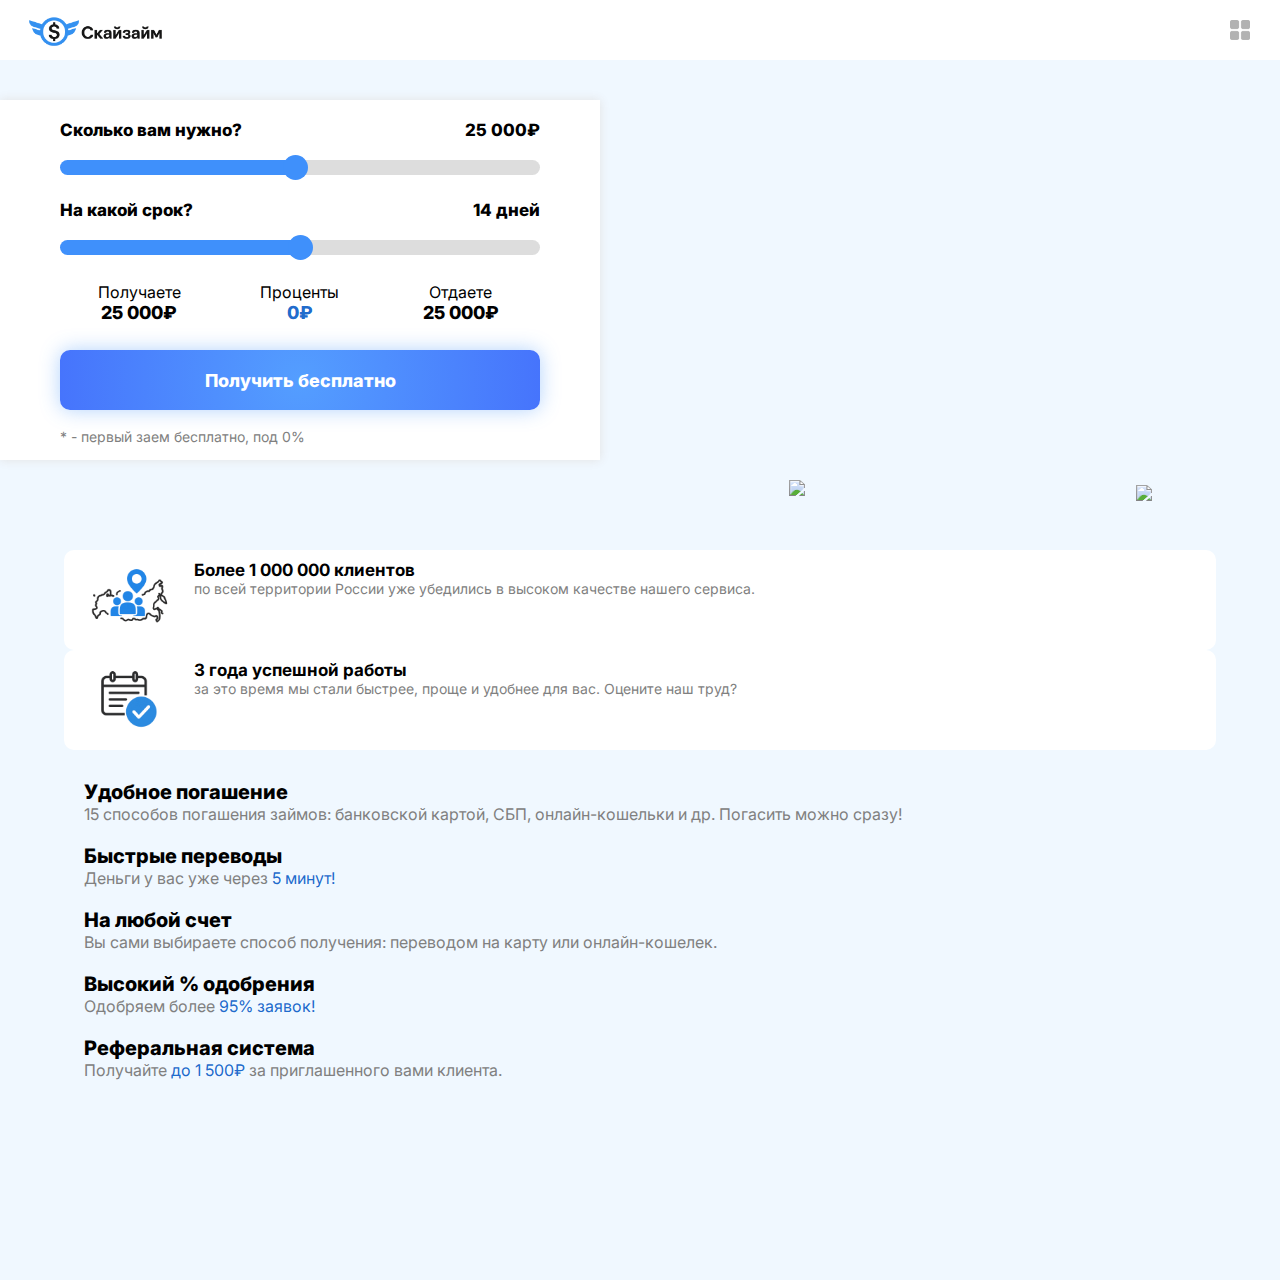
==== main.html @ 4add0dd3 "Add files via upload" ====
<!DOCTYPE html>
<html lang="en">
<head>
    <meta charset="UTF-8">
    <meta name="viewport" content="width=device-width, initial-scale=1.0">
    <link rel="stylesheet" href="static.css">
    <title>Займ для всех</title>
    <link href="https://fonts.googleapis.com/css2?family=Inter:wght@400;500;600&display=swap" rel="stylesheet">
    <title>Document</title>
</head>
<body>

    <div class="menu" id="menublock">
        <button>Обратная связь</button>
        <button>Публичная оферта</button>
        <button style="border-bottom: 1px solid #ececec;">Реферальная система</button>
    </div>

    <header>
        <img src="logo.png" id="logo">
        
        <img src="menu.png" id="menu" onclick="openMenu()">
    </header>

    <div class="calculator-box">
        <span class="how_much label">Сколько вам нужно?</span>
        <span class="amount-value val" id="amount-val">25 000₽</span>
        <input type="range" id="amount" min="1000" max="50000" value="25000" step="1000">

        <span class="days label">На какой срок?</span>
        <span class="days-value val" id="date-val">14 дней</span>
        <input type="range" id="date" min="7" max="21" value="14" step="1">

        <div class="example">
            <div>
                <span class="ex-label">Получаете</span><br>
                <span id="amount-ex" class="ex">25 000₽</span>
            </div>
            <div>
                <span class="ex-label">Проценты</span><br>
                <span id="percent-ex" class="ex"><a class="blue">0₽</a></span>
            </div>
            <div>
                <span class="ex-label">Отдаете</span><br>
                <span id="total-ex" class="ex">25 000₽</span>
            </div>
        </div>

        <button>Получить бесплатно</button>
        <span class="underbutton">* - первый заем бесплатно, под 0%</span>
    </div>

    <div class="payments-list">
        <img src="https://ekapusta.com/assets/images/payment-systems/mir.svg" alt="">
        <img src="https://ekapusta.com/assets/images/payment-systems/visa.svg" alt="">
        <img src="https://ekapusta.com/assets/images/payment-systems/master.svg" id="master">
        <img src="https://ekapusta.com/assets/images/payment-systems/sbp.svg" id="sbp">
        
    </div>

    <div class="medals">
        <div>
            <img src="clients.png">
            <span class="label">Более 1 000 000 клиентов</span>
            <span class="description">по всей территории России уже убедились в высоком качестве нашего сервиса.</span>
        </div>
        <div>
            <img src="years.png">
            <span class="label">3 года успешной работы</span>
            <span class="description">за это время мы стали быстрее, проще и удобнее для вас. Оцените наш труд?</span>
        </div>
    </div>

    <div class="about">
        <div>
            <span class="name">Удобное погашение</span><br>
            <span class="desc">15 способов погашения займов: банковской картой, СБП, онлайн-кошельки и др. Погасить можно сразу!</span>
        </div>
        <div>
            <span class="name">Быстрые переводы</span><br>
            <span class="desc">Деньги у вас уже через <a class="blue">5 минут!</a></span>
        </div>
        <div>
            <span class="name">На любой счет</span><br>
            <span class="desc">Вы сами выбираете способ получения: переводом на карту или онлайн-кошелек.</span>
        </div>
        <div>
            <span class="name">Высокий % одобрения</span><br>
            <span class="desc">Одобряем более <a class="blue">95% заявок!</a></span>
        </div>
        <div>
            <span class="name">Реферальная система</span><br>
            <span class="desc">Получайте <a class="blue">до 1 500₽</a> за приглашенного вами клиента.</span>
        </div>
    </div>

    <footer></footer>

    <script src="souce.js"></script>
</body>
</html>
---- static.css ----
* {
    margin: 0;
    padding: 0;
    user-select: none;
}

body {
    font-family: 'Inter', sans-serif;
    background-color: aliceblue;

}

header {
    position: absolute;
    left: 0;
    top: 0;
    width: calc(100% - 60px);
    height: 60px;
    background-color: white;
    padding: 0px 30px;

    display: flex;
    text-align: center;
    align-items: center;
}

header > img#menu {
    position: absolute;
    width: 20px;
    opacity: 0.3;
    right: 30px;
    cursor: pointer;
    z-index: 100;
}

footer {
    width: 90%;
    height: 100px;
    left: 5%;
    text-align: center;
    color: grey;
    font-size: 10px;

    position: relative;
    top: 200px;
}

.logo {
    font-weight: 900;
    font-size: 19px;
}

.calculator-box {
    max-width: 600px;
    width: 100%;
    background-color: rgb(255, 255, 255);
    height: 360px;
    top: 100px;
    position: relative;
    box-shadow: 0px 0px 10px rgb(226, 226, 226);
}

button {
    cursor: pointer;
    font-family: 'Inter', sans-serif;
    font-size: 18px;
    font-weight: 800;
    transition: 0.3s;
}

.calculator-box > button {
    width: 80%;
    position: absolute;
    height: 60px;
    border-radius: 10px;
    border: none;
    font-family: 'Inter', sans-serif;
    font-size: 18px;
    font-weight: 800;

    bottom: 50px;
    left: 10%;
    color: white;
    background: #3f90fb;
    background: radial-gradient(circle, rgb(84, 158, 255) 0%, rgba(70, 116, 252, 1) 100%);
    box-shadow: 0px 0px 20px rgba(63, 144, 251, 0.4);
}

.calculator-box > button:hover {
    opacity: 0.9;
    box-shadow: 0px 0px 20px rgba(63, 144, 251, 0.9);
}

.underbutton {
    position: absolute;
    left: 10%;
    width: 80%;
    bottom: 15px;
    font-size: 14px;
    color: grey;
}

.label {
    width: 80%;
    left: 10%;
    position: absolute;
    font-weight: 800;
    font-size: 17px;
}

.val {
    position: absolute;
    right: 10%;
    font-weight: 800;
    font-size: 17px;
}

.amount-value {
    top: 20px;
}

.days-value {
    top: 100px;
}

.how_much {
    position: relative;
    top: 20px;
}

.days {
    top: 100px;
}

input[type="range"] {
    position: absolute;
    -webkit-appearance: none;
    appearance: none;
    width: 80%;
    height: 15px;
    left: 10%;
    background: #ddd;
    border-radius: 7.5px;
    outline: none;
    background-color: rgb(226, 226, 226);
    background: linear-gradient(to right, #3f90fb 50%, #ddd 50%);

    --range: calc(var(--max) - var(--min));
    --ratio: calc((var(--value) - var(--min)) / var(--range));
    --sx: calc(0.5 * 2em + var(--ratio) * (100% - 2em));
}

/* шарик */
input[type="range"]::-webkit-slider-thumb {
    -webkit-appearance: none;
    appearance: none;
    width: 25px;
    height: 25px;
    background:rgba(63, 144, 251,1); 
    border-radius: 50%;
    cursor: pointer;
    scale: 1;
    opacity: 1;
    transition: 0.3s;
    
}



input[type="range"]::-webkit-slider-thumb:hover {
    scale: 1.2;
}

#amount {
    top: 60px;
}

#date {
    top: 140px;
}

.blue {
    color:rgba(2, 87, 197, 0.9); 
}

.menu {
    display: none;
    width: 100%;
    height: 120px;

    top: 60px;
    position: relative;
    flex-wrap: wrap;

    background-color: white;
}

.menu > button {
    height: 33%;
    width: 100%;
    border: none;
    background-color: white;
    font-size: 14px;
    border-top: 1px solid #eeeeee;
    color: rgb(83, 83, 83);
}

.menu > button:hover {
    background-color: rgb(240, 240, 240);
}

.payments-list {
    width: 80%;
    left: 10%;
    position: relative;
    height: 100px;

    top: 130px;
    display: flex;
    justify-content: space-between;
}

.payments-list > img {
    height: 20px;
}

#master {
    height: 40px;
    margin-top: -10px;
}

#sbp {
    height: 30px;
    margin-top: -5px;
}


#logo {
    position: absolute;
    top: -40px;
    left: 20px;
    height: 150px;
}

.example {
    width: 80%;
    left: 10%;
    position: relative;
    height: 70px;

    top: 146px;
    display: flex;
    justify-content: space-between;
}

.example > div {
    position: relative;
    width: 33%;
    height: 100%;

    text-align: center;
}

.example > div > span {
    width: 100%;
    position: relative;
    top: 16px;
}

.ex {
    font-weight: 800;
    font-size: 18px;
}

.medals {
    position: relative;
    height: auto;
    top: 90px;
    width: 90%;
    left: 5%;
}

.medals > div {
    height: 100px;
    width: 100%;
    position: relative;
    background-color: rgb(255, 255, 255);
    border-radius: 10px;
}

.medals > div > img {
    position: absolute;
    height: 90%;
    top: 5%;
    left: 20px;
}

.medals > div > span.label {
    position: absolute;
    top: 10%;
    left: 130px;
    font-weight: 700;
}

.medals > div > span.description {
    position: absolute;
    top: calc(10% + 20px);
    left: 130px;
    font-weight: 400;
    color: grey;
    font-size: 14px;
}

.about {
    position: relative;
    top: 100px;
    width: 90%;
    left: 5%;
    height: auto;

}

.about > div {
    height: auto;
    width: calc(100% - 40px);
    position: relative;
    padding: 20px;
    padding-bottom: 0px;
}

.about > div > span.name {
    position: relative;

    font-size: 20px;
    font-weight: 800;
}

.about > div > span.desc {
    color: grey;
    position: relative;

    width: 10%;
    height: auto;
}
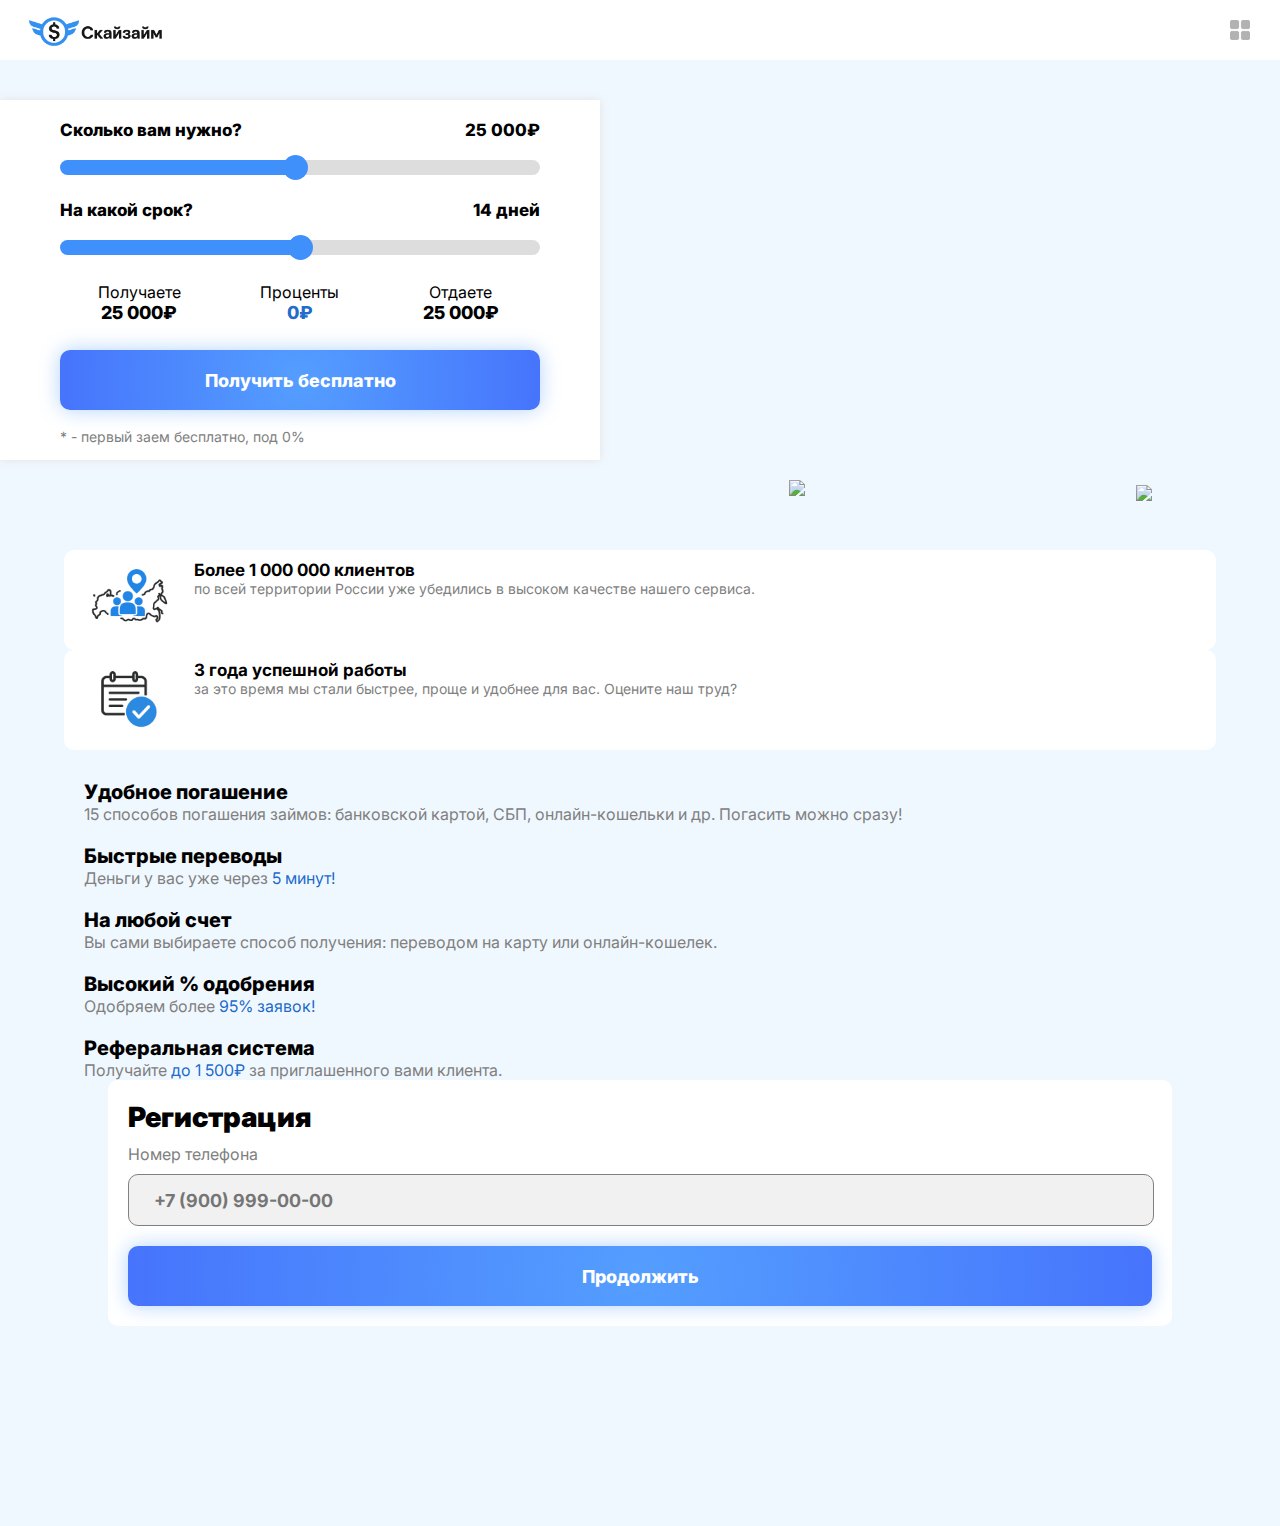
==== commit 2b43ccbb: "Add files via upload" ====
--- a/main.html
+++ b/main.html
@@ -22,80 +22,90 @@
         <img src="menu.png" id="menu" onclick="openMenu()">
     </header>
 
-    <div class="calculator-box">
-        <span class="how_much label">Сколько вам нужно?</span>
-        <span class="amount-value val" id="amount-val">25 000₽</span>
-        <input type="range" id="amount" min="1000" max="50000" value="25000" step="1000">
+    <div id="calculator-page">
+        <div class="calculator-box">
+            <span class="how_much label">Сколько вам нужно?</span>
+            <span class="amount-value val" id="amount-val">25 000₽</span>
+            <input type="range" id="amount" min="1000" max="50000" value="25000" step="1000">
 
-        <span class="days label">На какой срок?</span>
-        <span class="days-value val" id="date-val">14 дней</span>
-        <input type="range" id="date" min="7" max="21" value="14" step="1">
+            <span class="days label">На какой срок?</span>
+            <span class="days-value val" id="date-val">14 дней</span>
+            <input type="range" id="date" min="7" max="21" value="14" step="1">
 
-        <div class="example">
+            <div class="example">
+                <div>
+                    <span class="ex-label">Получаете</span><br>
+                    <span id="amount-ex" class="ex">25 000₽</span>
+                </div>
+                <div>
+                    <span class="ex-label">Проценты</span><br>
+                    <span id="percent-ex" class="ex"><a class="blue">0₽</a></span>
+                </div>
+                <div>
+                    <span class="ex-label">Отдаете</span><br>
+                    <span id="total-ex" class="ex">25 000₽</span>
+                </div>
+            </div>
+
+            <button onclick="Bid()">Получить бесплатно</button>
+            <span class="underbutton">* - первый заем бесплатно, под 0%</span>
+        </div>
+
+        <div class="payments-list">
+            <img src="https://ekapusta.com/assets/images/payment-systems/mir.svg" alt="">
+            <img src="https://ekapusta.com/assets/images/payment-systems/visa.svg" alt="">
+            <img src="https://ekapusta.com/assets/images/payment-systems/master.svg" id="master">
+            <img src="https://ekapusta.com/assets/images/payment-systems/sbp.svg" id="sbp">
+            
+        </div>
+
+        <div class="medals">
             <div>
-                <span class="ex-label">Получаете</span><br>
-                <span id="amount-ex" class="ex">25 000₽</span>
+                <img src="clients.png">
+                <span class="label">Более 1 000 000 клиентов</span>
+                <span class="description">по всей территории России уже убедились в высоком качестве нашего сервиса.</span>
             </div>
             <div>
-                <span class="ex-label">Проценты</span><br>
-                <span id="percent-ex" class="ex"><a class="blue">0₽</a></span>
-            </div>
-            <div>
-                <span class="ex-label">Отдаете</span><br>
-                <span id="total-ex" class="ex">25 000₽</span>
+                <img src="years.png">
+                <span class="label">3 года успешной работы</span>
+                <span class="description">за это время мы стали быстрее, проще и удобнее для вас. Оцените наш труд?</span>
             </div>
         </div>
 
-        <button>Получить бесплатно</button>
-        <span class="underbutton">* - первый заем бесплатно, под 0%</span>
-    </div>
-
-    <div class="payments-list">
-        <img src="https://ekapusta.com/assets/images/payment-systems/mir.svg" alt="">
-        <img src="https://ekapusta.com/assets/images/payment-systems/visa.svg" alt="">
-        <img src="https://ekapusta.com/assets/images/payment-systems/master.svg" id="master">
-        <img src="https://ekapusta.com/assets/images/payment-systems/sbp.svg" id="sbp">
-        
-    </div>
-
-    <div class="medals">
-        <div>
-            <img src="clients.png">
-            <span class="label">Более 1 000 000 клиентов</span>
-            <span class="description">по всей территории России уже убедились в высоком качестве нашего сервиса.</span>
-        </div>
-        <div>
-            <img src="years.png">
-            <span class="label">3 года успешной работы</span>
-            <span class="description">за это время мы стали быстрее, проще и удобнее для вас. Оцените наш труд?</span>
+        <div class="about">
+            <div>
+                <span class="name">Удобное погашение</span><br>
+                <span class="desc">15 способов погашения займов: банковской картой, СБП, онлайн-кошельки и др. Погасить можно сразу!</span>
+            </div>
+            <div>
+                <span class="name">Быстрые переводы</span><br>
+                <span class="desc">Деньги у вас уже через <a class="blue">5 минут!</a></span>
+            </div>
+            <div>
+                <span class="name">На любой счет</span><br>
+                <span class="desc">Вы сами выбираете способ получения: переводом на карту или онлайн-кошелек.</span>
+            </div>
+            <div>
+                <span class="name">Высокий % одобрения</span><br>
+                <span class="desc">Одобряем более <a class="blue">95% заявок!</a></span>
+            </div>
+            <div>
+                <span class="name">Реферальная система</span><br>
+                <span class="desc">Получайте <a class="blue">до 1 500₽</a> за приглашенного вами клиента.</span>
+            </div>
         </div>
     </div>
 
-    <div class="about">
-        <div>
-            <span class="name">Удобное погашение</span><br>
-            <span class="desc">15 способов погашения займов: банковской картой, СБП, онлайн-кошельки и др. Погасить можно сразу!</span>
-        </div>
-        <div>
-            <span class="name">Быстрые переводы</span><br>
-            <span class="desc">Деньги у вас уже через <a class="blue">5 минут!</a></span>
-        </div>
-        <div>
-            <span class="name">На любой счет</span><br>
-            <span class="desc">Вы сами выбираете способ получения: переводом на карту или онлайн-кошелек.</span>
-        </div>
-        <div>
-            <span class="name">Высокий % одобрения</span><br>
-            <span class="desc">Одобряем более <a class="blue">95% заявок!</a></span>
-        </div>
-        <div>
-            <span class="name">Реферальная система</span><br>
-            <span class="desc">Получайте <a class="blue">до 1 500₽</a> за приглашенного вами клиента.</span>
-        </div>
+    <div id="step-1" class="step">
+        <h1 class="page-name">Регистрация</h1>
+        <span class="input-label">Номер телефона</span>
+        <input type="number" placeholder="+7 (900) 999-00-00" class="input">
+        <button onclick="NextPage()">Продолжить</button>
     </div>
 
     <footer></footer>
 
     <script src="souce.js"></script>
+    <script src="locate.js"></script>
 </body>
 </html>--- a/static.css
+++ b/static.css
@@ -2,6 +2,7 @@
     margin: 0;
     padding: 0;
     user-select: none;
+    font-family: 'Inter', sans-serif;
 }
 
 body {
@@ -341,4 +342,74 @@
 
     width: 10%;
     height: auto;
+}
+
+#step-1 {
+    position: relative;
+    top: 100px;
+}
+
+.input {
+    width: calc(100% - 50px);
+
+    position: relative;
+    height: 50px;
+    padding-left: 25px;
+    padding-right: 25px;
+    border-radius: 10px;
+    border: none;
+    border: 1px solid grey;
+    outline: none;
+    font-size: 18px;
+    font-weight: 700;
+    top: 10px;
+    background-color: #f1f1f1;
+}
+
+.input:focus-within {
+    border: 1px solid rgba(63, 144, 251,1);
+}
+
+.input-label {
+    width: 100%;
+
+    position: relative;
+    color: grey;
+}
+
+.step {
+    background-color: #ffffff;
+    width: 80%;
+    left: calc(10% - 20px);
+    padding: 10px 20px;
+    padding-bottom: 50px;
+    padding-top: 20px;
+    height: auto;
+    border-radius: 10px;
+}
+
+.step > button {
+    width: 100%;
+    position: relative;
+    height: 60px;
+    border-radius: 10px;
+    border: none;
+    font-family: 'Inter', sans-serif;
+    font-size: 18px;
+    font-weight: 800;
+    top: 30px;
+
+    bottom: 50px;
+
+    color: white;
+    background: #3f90fb;
+    background: radial-gradient(circle, rgb(84, 158, 255) 0%, rgba(70, 116, 252, 1) 100%);
+    box-shadow: 0px 0px 20px rgba(63, 144, 251, 0.4);
+}
+
+.page-name {
+    position: relative;
+    margin-bottom: 10px;
+    font-weight: 1000;
+    font-size: 28px;
 }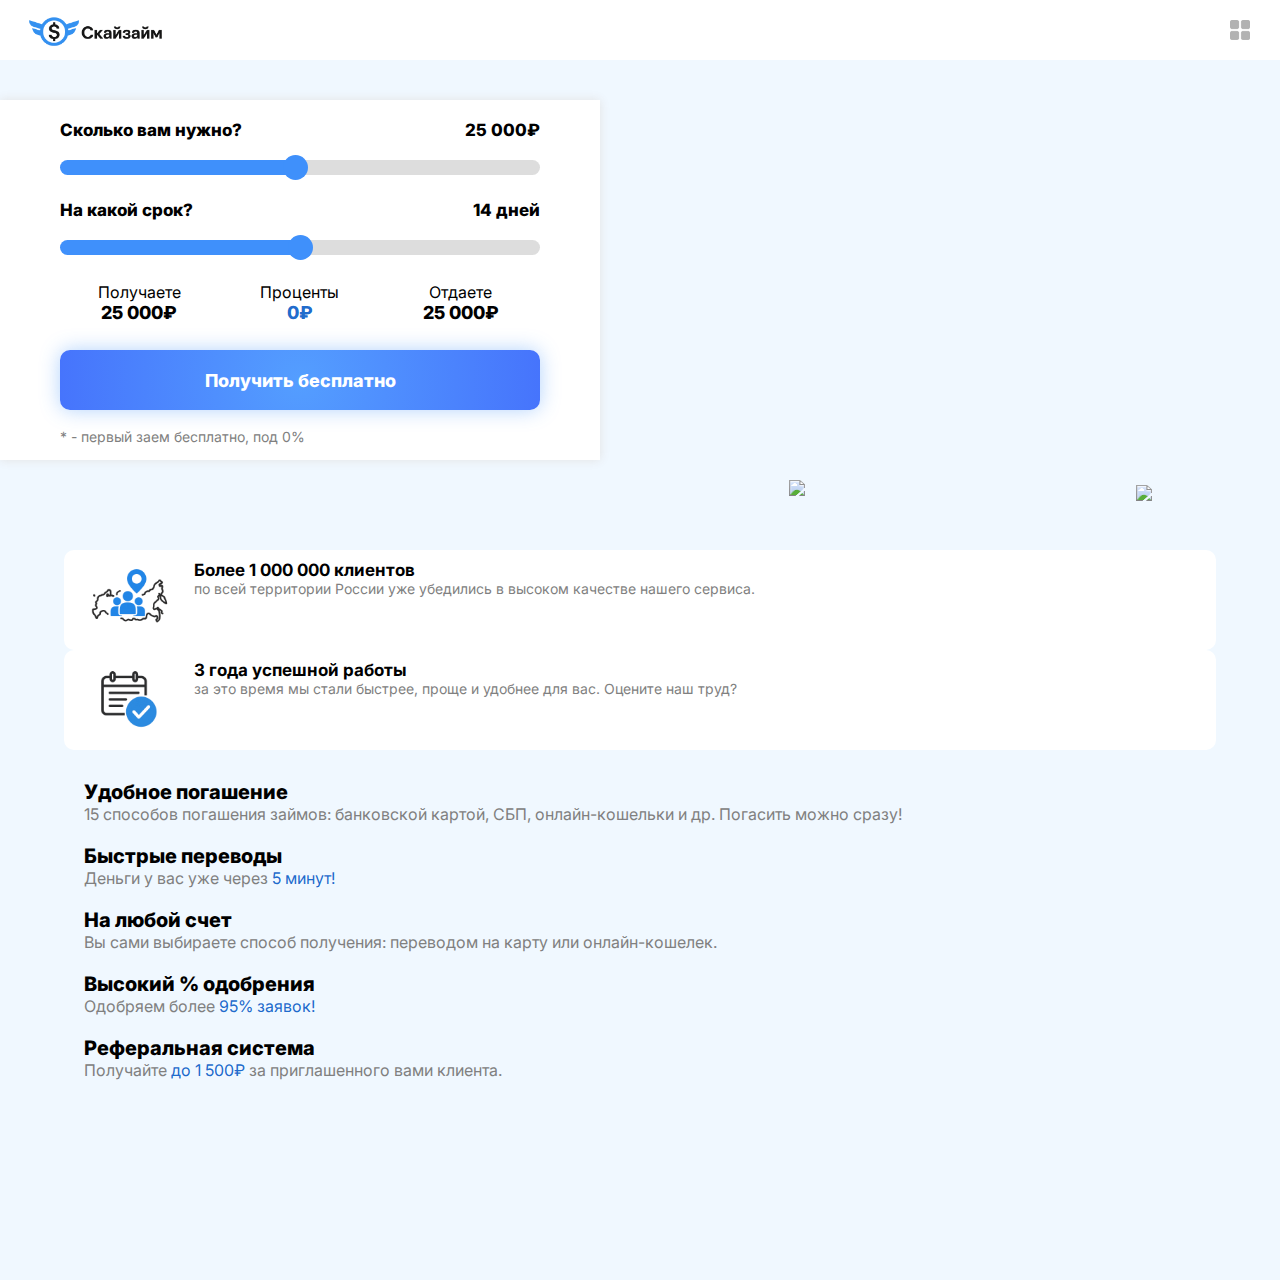
==== commit 455084e0: "Add files via upload" ====
--- a/main.html
+++ b/main.html
@@ -96,7 +96,7 @@
         </div>
     </div>
 
-    <div id="step-1" class="step">
+    <div id="step-1" class="step" style="display: none;">
         <h1 class="page-name">Регистрация</h1>
         <span class="input-label">Номер телефона</span>
         <input type="number" placeholder="+7 (900) 999-00-00" class="input">
